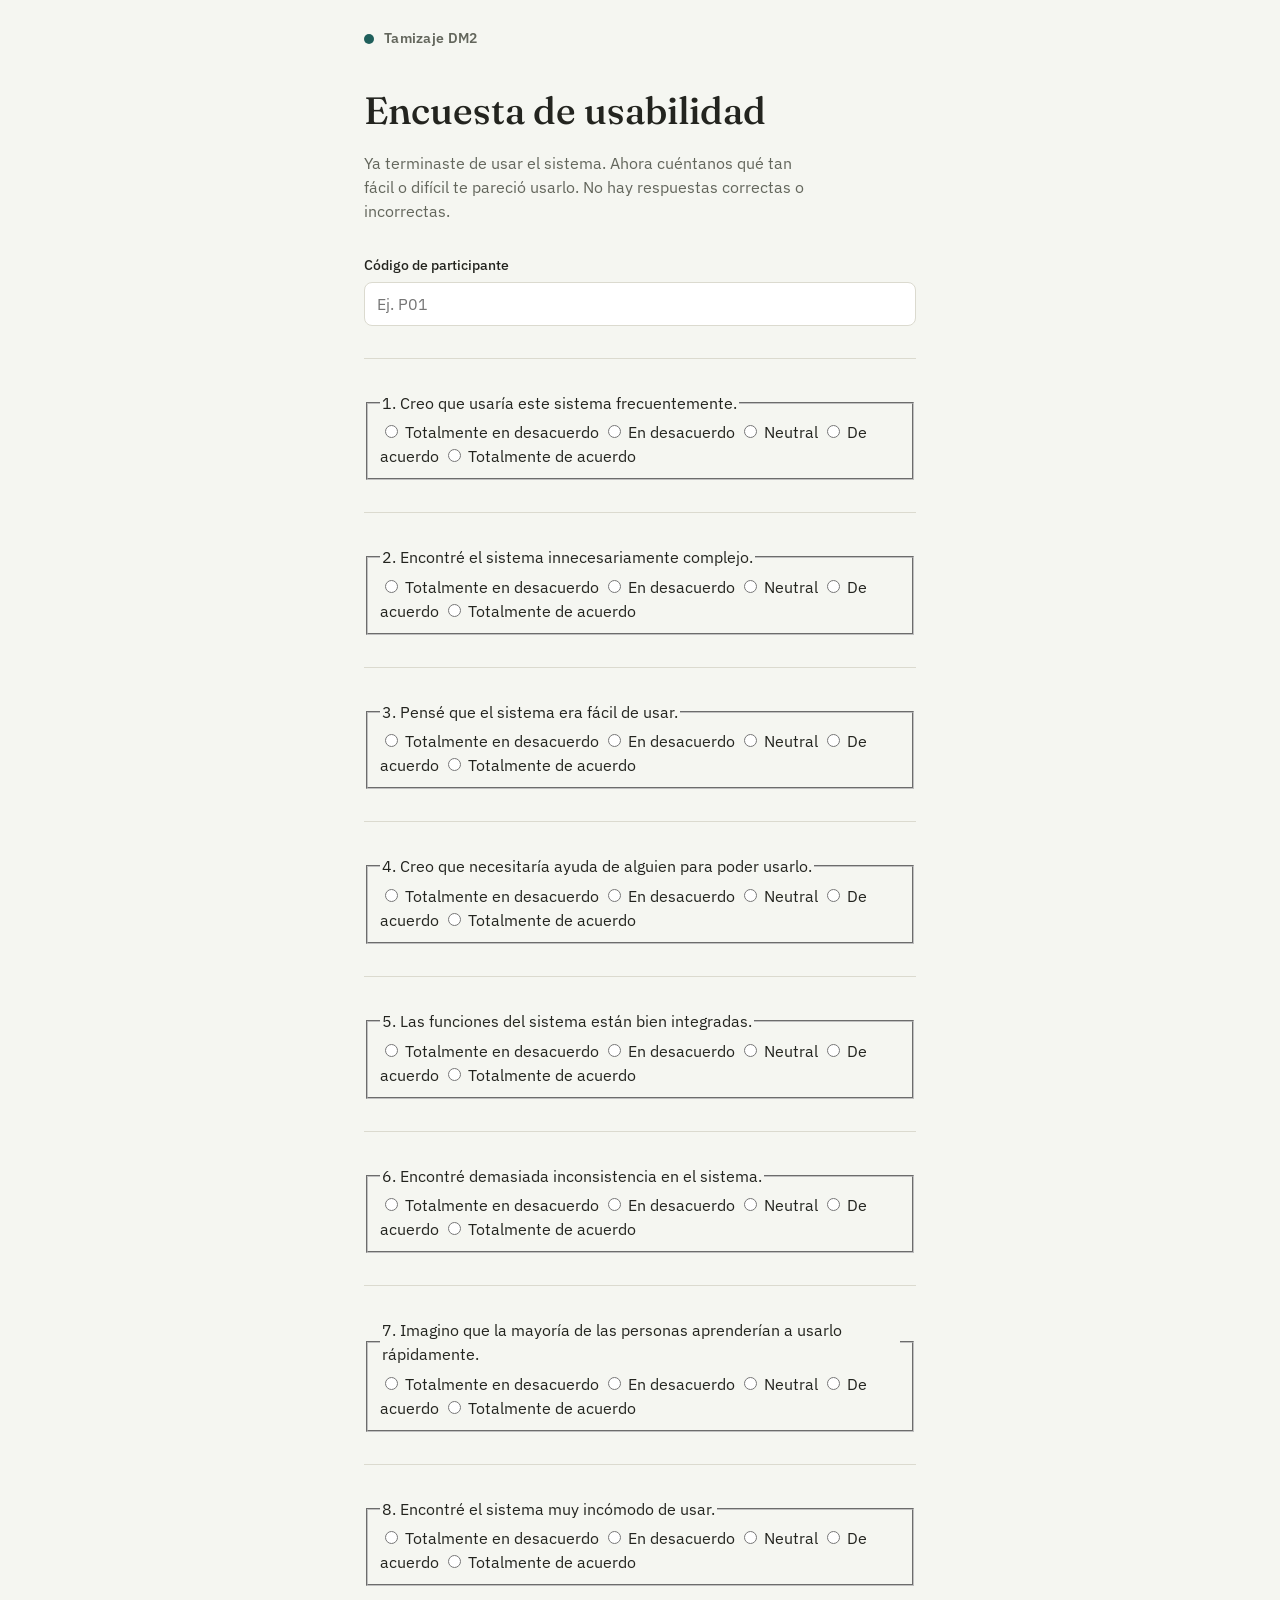
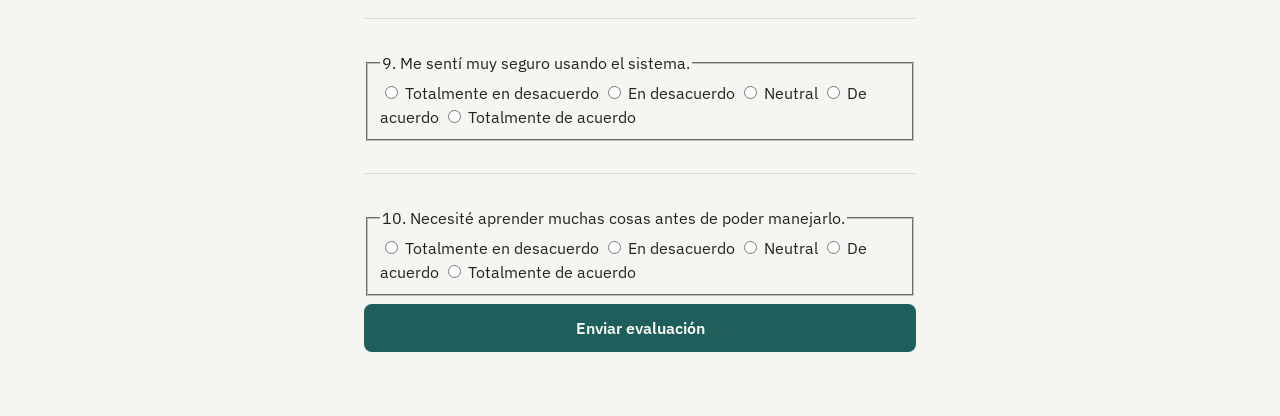
==== frontend/sus.html @ d5e1400a "Primer commit: Sistema de prediccion de riesgo de diabetes" ====
<!DOCTYPE html>
<html lang="es">
<head>
<meta charset="UTF-8">
<meta name="viewport" content="width=device-width, initial-scale=1.0">
<title>Encuesta de usabilidad · Tamizaje DM2</title>
<link rel="preconnect" href="https://fonts.googleapis.com">
<link href="https://fonts.googleapis.com/css2?family=Fraunces:opsz,wght@9..144,400;9..144,500;9..144,600&family=IBM+Plex+Sans:wght@400;500;600&display=swap" rel="stylesheet">
<link rel="stylesheet" href="css/style.css">
</head>
<body>

<div class="wrap">

  <header class="masthead">
    <span class="masthead__mark" aria-hidden="true"></span>
    <span class="masthead__name">Tamizaje DM2</span>
  </header>

  <!-- PANTALLA 1: ENCUESTA -->
  <section id="screen-survey" class="screen">
    <h1 class="display">Encuesta de usabilidad</h1>
    <p class="lede">
      Ya terminaste de usar el sistema. Ahora cuéntanos qué tan fácil o difícil te
      pareció usarlo. No hay respuestas correctas o incorrectas.
    </p>

    <div class="field">
      <label for="codigo-participante">Código de participante</label>
      <input type="text" id="codigo-participante" placeholder="Ej. P01" autocomplete="off">
    </div>

    <hr class="rule">

    <form id="sus-form"></form>

    <p class="error" id="survey-error" hidden></p>

    <button type="button" class="btn btn--primary" id="btn-submit-sus">Enviar evaluación</button>
  </section>

  <!-- PANTALLA 2: RESULTADO -->
  <section id="screen-thanks" class="screen" hidden>
    <h2 class="section-title">¡Gracias por tu evaluación!</h2>
    <div class="result">
      <svg class="gauge" viewBox="0 0 120 120" aria-hidden="true">
        <circle class="gauge__track" cx="60" cy="60" r="54"></circle>
        <circle class="gauge__value" id="gauge-value" cx="60" cy="60" r="54"></circle>
      </svg>
      <div class="result__figures">
        <span class="result__pct" id="sus-pct">0</span>
        <span class="result__label" id="sus-label">Calculando…</span>
      </div>
    </div>
    <p class="result__explain">Tu puntaje de usabilidad (escala SUS, 0 a 100) ya quedó registrado junto a tus evaluaciones de riesgo.</p>
    <a href="index.html" class="btn btn--ghost" style="display:block;text-decoration:none;box-sizing:border-box;">Volver al inicio</a>
  </section>

</div>

<script src="js/sus.js"></script>
</body>
</html>
---- frontend/css/style.css ----
:root {
    --bg: #F5F6F1;
    --surface: #FFFFFF;
    --ink: #23241F;
    --ink-muted: #63665C;
    --line: #DBDACF;
    --primary: #1F5F5B;
    --primary-hover: #174A47;
    --on-primary: #FBFAF6;

    --risk-low: #3E7D51;
    --risk-low-bg: #E7F1E6;
    --risk-mid: #A9781E;
    --risk-mid-bg: #F4EAD4;
    --risk-high: #AA4A34;
    --risk-high-bg: #F3E0D8;

    --radius: 10px;
    --font-display: 'Fraunces', serif;
    --font-body: 'IBM Plex Sans', -apple-system, sans-serif;
}

* {
    box-sizing: border-box;
}

body {
    margin: 0;
    background: var(--bg);
    color: var(--ink);
    font-family: var(--font-body);
    line-height: 1.5;
    -webkit-font-smoothing: antialiased;
}

.wrap {
    max-width: 600px;
    margin: 0 auto;
    padding: 28px 24px 64px;
}

.masthead {
    display: flex;
    align-items: center;
    gap: 10px;
    margin-bottom: 40px;
}

.masthead__mark {
    width: 10px;
    height: 10px;
    border-radius: 50%;
    background: var(--primary);
    flex-shrink: 0;
}

.masthead__name {
    font-family: var(--font-body);
    font-weight: 600;
    font-size: 14px;
    color: var(--ink-muted);
    letter-spacing: 0.02em;
}

.display {
    font-family: var(--font-display);
    font-weight: 500;
    font-size: clamp(28px, 6vw, 38px);
    line-height: 1.15;
    margin: 0 0 18px;
    color: var(--ink);
}

.lede {
    font-size: 16px;
    color: var(--ink-muted);
    max-width: 46ch;
    margin: 0 0 32px;
}

.section-title {
    font-family: var(--font-display);
    font-weight: 500;
    font-size: 22px;
    margin: 0 0 4px;
}

.section-note {
    color: var(--ink-muted);
    font-size: 14px;
    margin: 0 0 20px;
}

.rule {
    border: none;
    border-top: 1px solid var(--line);
    margin: 32px 0;
}

.grid {
    display: grid;
    grid-template-columns: 1fr 1fr;
    gap: 18px 16px;
    margin-bottom: 8px;
}

.field {
    display: flex;
    flex-direction: column;
    gap: 6px;
    margin-bottom: 18px;
}

.field label {
    font-size: 14px;
    font-weight: 500;
    color: var(--ink);
}

.field input,
.field select {
    font-family: var(--font-body);
    font-size: 16px;
    padding: 11px 12px;
    border: 1px solid var(--line);
    border-radius: 8px;
    background: var(--surface);
    color: var(--ink);
}

.field input:focus,
.field select:focus,
.toggle input:focus-visible+span {
    outline: 2px solid var(--primary);
    outline-offset: 1px;
}

.hint {
    font-size: 12px;
    color: var(--ink-muted);
}

.toggle-group {
    border: none;
    padding: 0;
    margin: 0 0 20px;
    display: flex;
    align-items: center;
    justify-content: space-between;
    gap: 16px;
    flex-wrap: wrap;
}

.toggle-group legend {
    font-size: 15px;
    padding: 0;
    margin-bottom: 8px;
    width: 100%;
}

.toggle {
    position: relative;
    display: inline-flex;
}

.toggle input {
    position: absolute;
    opacity: 0;
}

.toggle span {
    padding: 8px 20px;
    border: 1px solid var(--line);
    border-radius: 999px;
    font-size: 14px;
    color: var(--ink-muted);
    cursor: pointer;
}

.toggle input:checked+span {
    background: var(--primary);
    border-color: var(--primary);
    color: var(--on-primary);
}

.btn {
    display: inline-block;
    width: 100%;
    padding: 14px 20px;
    border-radius: 8px;
    border: none;
    font-family: var(--font-body);
    font-size: 16px;
    font-weight: 600;
    cursor: pointer;
    text-align: center;
    margin-top: 8px;
}

.btn--primary {
    background: var(--primary);
    color: var(--on-primary);
}

.btn--primary:hover {
    background: var(--primary-hover);
}

.btn--ghost {
    background: transparent;
    color: var(--primary);
    border: 1px solid var(--line);
}

.disclaimer {
    font-size: 13px;
    color: var(--ink-muted);
    margin-top: 20px;
}

.error {
    color: var(--risk-high);
    font-size: 14px;
    margin: -6px 0 12px;
}

/* Resultado */
.result {
    display: flex;
    align-items: center;
    gap: 24px;
    margin: 12px 0 20px;
}

.gauge {
    width: 120px;
    height: 120px;
    flex-shrink: 0;
    transform: rotate(-90deg);
}

.gauge__track {
    fill: none;
    stroke: var(--line);
    stroke-width: 10;
}

.gauge__value {
    fill: none;
    stroke: var(--risk-low);
    stroke-width: 10;
    stroke-linecap: round;
    stroke-dasharray: 339.3 339.3;
    stroke-dashoffset: 339.3;
    transition: stroke-dashoffset 0.8s ease, stroke 0.3s ease;
}

.result__figures {
    display: flex;
    flex-direction: column;
    gap: 4px;
}

.result__pct {
    font-family: var(--font-display);
    font-size: 42px;
    font-weight: 500;
    line-height: 1;
}

.result__label {
    display: inline-block;
    padding: 5px 12px;
    border-radius: 999px;
    font-size: 13px;
    font-weight: 600;
    width: fit-content;
}

.result__label--bajo {
    background: var(--risk-low-bg);
    color: var(--risk-low);
}

.result__label--moderado {
    background: var(--risk-mid-bg);
    color: var(--risk-mid);
}

.result__label--alto {
    background: var(--risk-high-bg);
    color: var(--risk-high);
}

.result__explain {
    font-size: 15px;
    color: var(--ink);
    max-width: 48ch;
}

.result__meta {
    font-size: 13px;
    color: var(--ink-muted);
    margin-bottom: 28px;
}

@media (max-width: 460px) {
    .grid {
        grid-template-columns: 1fr;
    }

    .result {
        flex-direction: column;
        align-items: flex-start;
    }
}
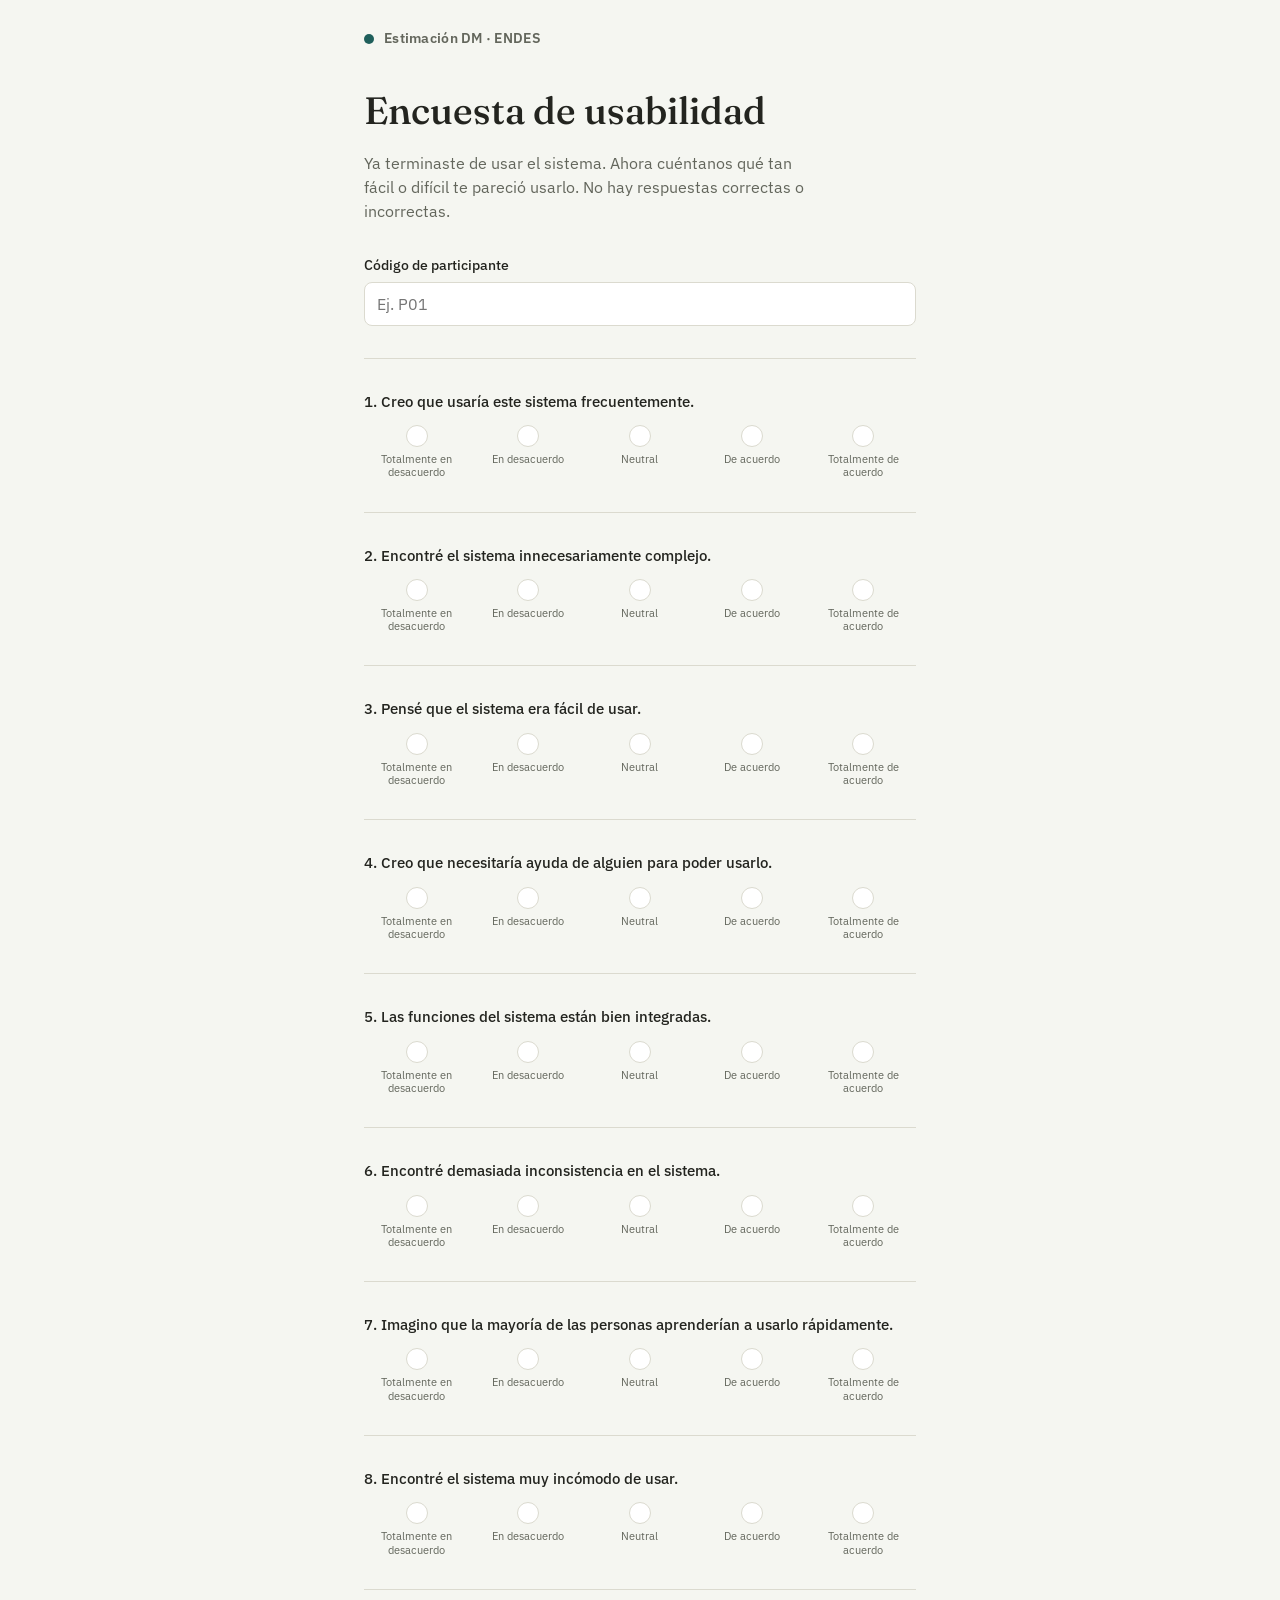
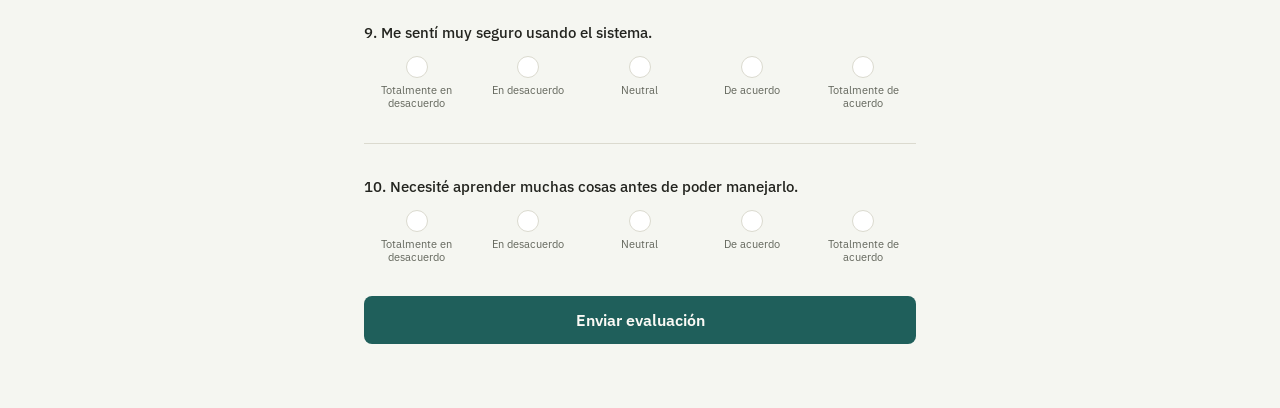
==== commit 08647fd6: "feat: backend Python 3.14, frontend y analisis compelemntarios de la fase ENDES" ====
--- a/frontend/sus.html
+++ b/frontend/sus.html
@@ -1,63 +1,71 @@
 <!DOCTYPE html>
 <html lang="es">
+
 <head>
-<meta charset="UTF-8">
-<meta name="viewport" content="width=device-width, initial-scale=1.0">
-<title>Encuesta de usabilidad · Tamizaje DM2</title>
-<link rel="preconnect" href="https://fonts.googleapis.com">
-<link href="https://fonts.googleapis.com/css2?family=Fraunces:opsz,wght@9..144,400;9..144,500;9..144,600&family=IBM+Plex+Sans:wght@400;500;600&display=swap" rel="stylesheet">
-<link rel="stylesheet" href="css/style.css">
+  <meta charset="UTF-8">
+  <meta name="viewport" content="width=device-width, initial-scale=1.0">
+  <title>Encuesta de usabilidad · Estimación DM</title>
+  <link rel="preconnect" href="https://fonts.googleapis.com">
+  <link
+    href="https://fonts.googleapis.com/css2?family=Fraunces:opsz,wght@9..144,400;9..144,500;9..144,600&family=IBM+Plex+Sans:wght@400;500;600&display=swap"
+    rel="stylesheet">
+  <link rel="stylesheet" href="css/style.css">
 </head>
+
 <body>
 
-<div class="wrap">
+  <div class="wrap">
 
-  <header class="masthead">
-    <span class="masthead__mark" aria-hidden="true"></span>
-    <span class="masthead__name">Tamizaje DM2</span>
-  </header>
+    <header class="masthead">
+      <span class="masthead__mark" aria-hidden="true"></span>
+      <span class="masthead__name">Estimación DM · ENDES</span>
+    </header>
 
-  <!-- PANTALLA 1: ENCUESTA -->
-  <section id="screen-survey" class="screen">
-    <h1 class="display">Encuesta de usabilidad</h1>
-    <p class="lede">
-      Ya terminaste de usar el sistema. Ahora cuéntanos qué tan fácil o difícil te
-      pareció usarlo. No hay respuestas correctas o incorrectas.
-    </p>
+    <!-- PANTALLA 1: ENCUESTA -->
+    <section id="screen-survey" class="screen">
+      <h1 class="display">Encuesta de usabilidad</h1>
+      <p class="lede">
+        Ya terminaste de usar el sistema. Ahora cuéntanos qué tan fácil o difícil te
+        pareció usarlo. No hay respuestas correctas o incorrectas.
+      </p>
 
-    <div class="field">
-      <label for="codigo-participante">Código de participante</label>
-      <input type="text" id="codigo-participante" placeholder="Ej. P01" autocomplete="off">
-    </div>
+      <div class="field">
+        <label for="codigo-participante">Código de participante</label>
+        <input type="text" id="codigo-participante" placeholder="Ej. P01" autocomplete="off">
+      </div>
 
-    <hr class="rule">
+      <hr class="rule">
 
-    <form id="sus-form"></form>
+      <form id="sus-form"></form>
 
-    <p class="error" id="survey-error" hidden></p>
+      <p class="error" id="survey-error" hidden></p>
 
-    <button type="button" class="btn btn--primary" id="btn-submit-sus">Enviar evaluación</button>
-  </section>
+      <button type="button" class="btn btn--primary" id="btn-submit-sus">Enviar evaluación</button>
+    </section>
 
-  <!-- PANTALLA 2: RESULTADO -->
-  <section id="screen-thanks" class="screen" hidden>
-    <h2 class="section-title">¡Gracias por tu evaluación!</h2>
-    <div class="result">
-      <svg class="gauge" viewBox="0 0 120 120" aria-hidden="true">
-        <circle class="gauge__track" cx="60" cy="60" r="54"></circle>
-        <circle class="gauge__value" id="gauge-value" cx="60" cy="60" r="54"></circle>
-      </svg>
-      <div class="result__figures">
-        <span class="result__pct" id="sus-pct">0</span>
-        <span class="result__label" id="sus-label">Calculando…</span>
+    <!-- PANTALLA 2: RESULTADO -->
+    <section id="screen-thanks" class="screen" hidden>
+      <h2 class="section-title">¡Gracias por tu evaluación!</h2>
+      <div class="result">
+        <svg class="gauge" viewBox="0 0 120 120" aria-hidden="true">
+          <circle class="gauge__track" cx="60" cy="60" r="54"></circle>
+          <circle class="gauge__value" id="gauge-value" cx="60" cy="60" r="54"></circle>
+        </svg>
+        <div class="result__figures">
+          <span class="result__pct" id="sus-pct">0</span>
+          <span class="result__label" id="sus-label">Calculando…</span>
+        </div>
       </div>
-    </div>
-    <p class="result__explain">Tu puntaje de usabilidad (escala SUS, 0 a 100) ya quedó registrado junto a tus evaluaciones de riesgo.</p>
-    <a href="index.html" class="btn btn--ghost" style="display:block;text-decoration:none;box-sizing:border-box;">Volver al inicio</a>
-  </section>
+      <p class="result__explain">Tu puntaje de usabilidad (escala SUS, 0 a 100) ya quedó registrado junto a tus
+        evaluaciones.</p>
+      <a href="index.html" class="btn btn--ghost"
+        style="display:block;text-decoration:none;box-sizing:border-box;">Volver al inicio</a>
+    </section>
 
-</div>
+  </div>
 
-<script src="js/sus.js"></script>
+  <script src="js/config.js"></script>
+  <script src="js/sus.js"></script>
 </body>
-</html>
+
+</html>
--- a/frontend/css/style.css
+++ b/frontend/css/style.css
@@ -138,6 +138,17 @@
 .hint {
     font-size: 12px;
     color: var(--ink-muted);
+}
+
+.imc-display {
+    font-family: var(--font-body);
+    font-size: 20px;
+    font-weight: 600;
+    padding: 11px 12px;
+    border: 1px dashed var(--line);
+    border-radius: 8px;
+    background: var(--bg);
+    color: var(--primary);
 }
 
 .toggle-group {
@@ -304,6 +315,100 @@
     margin-bottom: 28px;
 }
 
+/* Resultado de la estimacion: sin colores de riesgo, porque no hay categorias de riesgo */
+.gauge__value--neutral {
+    stroke: var(--primary);
+}
+
+.result__caption {
+    font-size: 14px;
+    color: var(--ink-muted);
+}
+
+.result__reference {
+    font-size: 14px;
+    color: var(--ink-muted);
+    max-width: 52ch;
+}
+
+.subsection-title {
+    font-family: var(--font-display);
+    font-weight: 500;
+    font-size: 18px;
+    margin: 0 0 12px;
+}
+
+.factores {
+    list-style: none;
+    padding: 0;
+    margin: 0 0 16px;
+    border: 1px solid var(--line);
+    border-radius: var(--radius);
+    background: var(--surface);
+}
+
+.factor {
+    display: grid;
+    grid-template-columns: 1fr auto;
+    gap: 2px 12px;
+    padding: 12px 14px;
+}
+
+.factor + .factor {
+    border-top: 1px solid var(--line);
+}
+
+.factor__nombre {
+    font-weight: 500;
+}
+
+.factor__valor {
+    grid-column: 1;
+    font-size: 13px;
+    color: var(--ink-muted);
+}
+
+.factor__efecto {
+    grid-column: 2;
+    grid-row: 1 / span 2;
+    align-self: center;
+    font-size: 13px;
+    padding: 4px 10px;
+    border-radius: 999px;
+    border: 1px solid var(--line);
+    color: var(--ink-muted);
+}
+
+.factor__efecto--aumenta {
+    color: var(--primary);
+    border-color: var(--primary);
+}
+
+.callout {
+    font-size: 14px;
+    padding: 12px 14px;
+    border-left: 3px solid var(--primary);
+    background: var(--surface);
+    border-radius: 0 var(--radius) var(--radius) 0;
+    margin: 0 0 24px;
+}
+
+.optional {
+    font-weight: 400;
+    color: var(--ink-muted);
+}
+
+.btn--link {
+    display: block;
+    text-decoration: none;
+    box-sizing: border-box;
+    margin-top: 10px;
+}
+
+.btn--link[hidden] {
+    display: none;
+}
+
 @media (max-width: 460px) {
     .grid {
         grid-template-columns: 1fr;
@@ -313,4 +418,74 @@
         flex-direction: column;
         align-items: flex-start;
     }
+}
+
+/* Encuesta SUS: preguntas tipo Likert */
+.likert {
+    border: none;
+    padding: 0;
+    margin: 0 0 24px;
+}
+
+.likert legend {
+    font-size: 15px;
+    font-weight: 500;
+    padding: 0;
+    margin-bottom: 12px;
+}
+
+.likert__scale {
+    display: flex;
+    justify-content: space-between;
+    gap: 6px;
+}
+
+.likert__option {
+    display: flex;
+    flex-direction: column;
+    align-items: center;
+    gap: 6px;
+    flex: 1;
+    cursor: pointer;
+    text-align: center;
+}
+
+.likert__option input {
+    position: absolute;
+    opacity: 0;
+}
+
+.likert__dot {
+    width: 22px;
+    height: 22px;
+    border-radius: 50%;
+    border: 1px solid var(--line);
+    background: var(--surface);
+}
+
+.likert__option input:checked+.likert__dot {
+    background: var(--primary);
+    border-color: var(--primary);
+    box-shadow: 0 0 0 3px rgba(31, 95, 91, 0.15);
+}
+
+.likert__option input:focus-visible+.likert__dot {
+    outline: 2px solid var(--primary);
+    outline-offset: 2px;
+}
+
+.likert__text {
+    font-size: 11px;
+    color: var(--ink-muted);
+    line-height: 1.2;
+}
+
+@media (max-width: 460px) {
+    .likert__scale {
+        gap: 4px;
+    }
+
+    .likert__text {
+        font-size: 9px;
+    }
 }
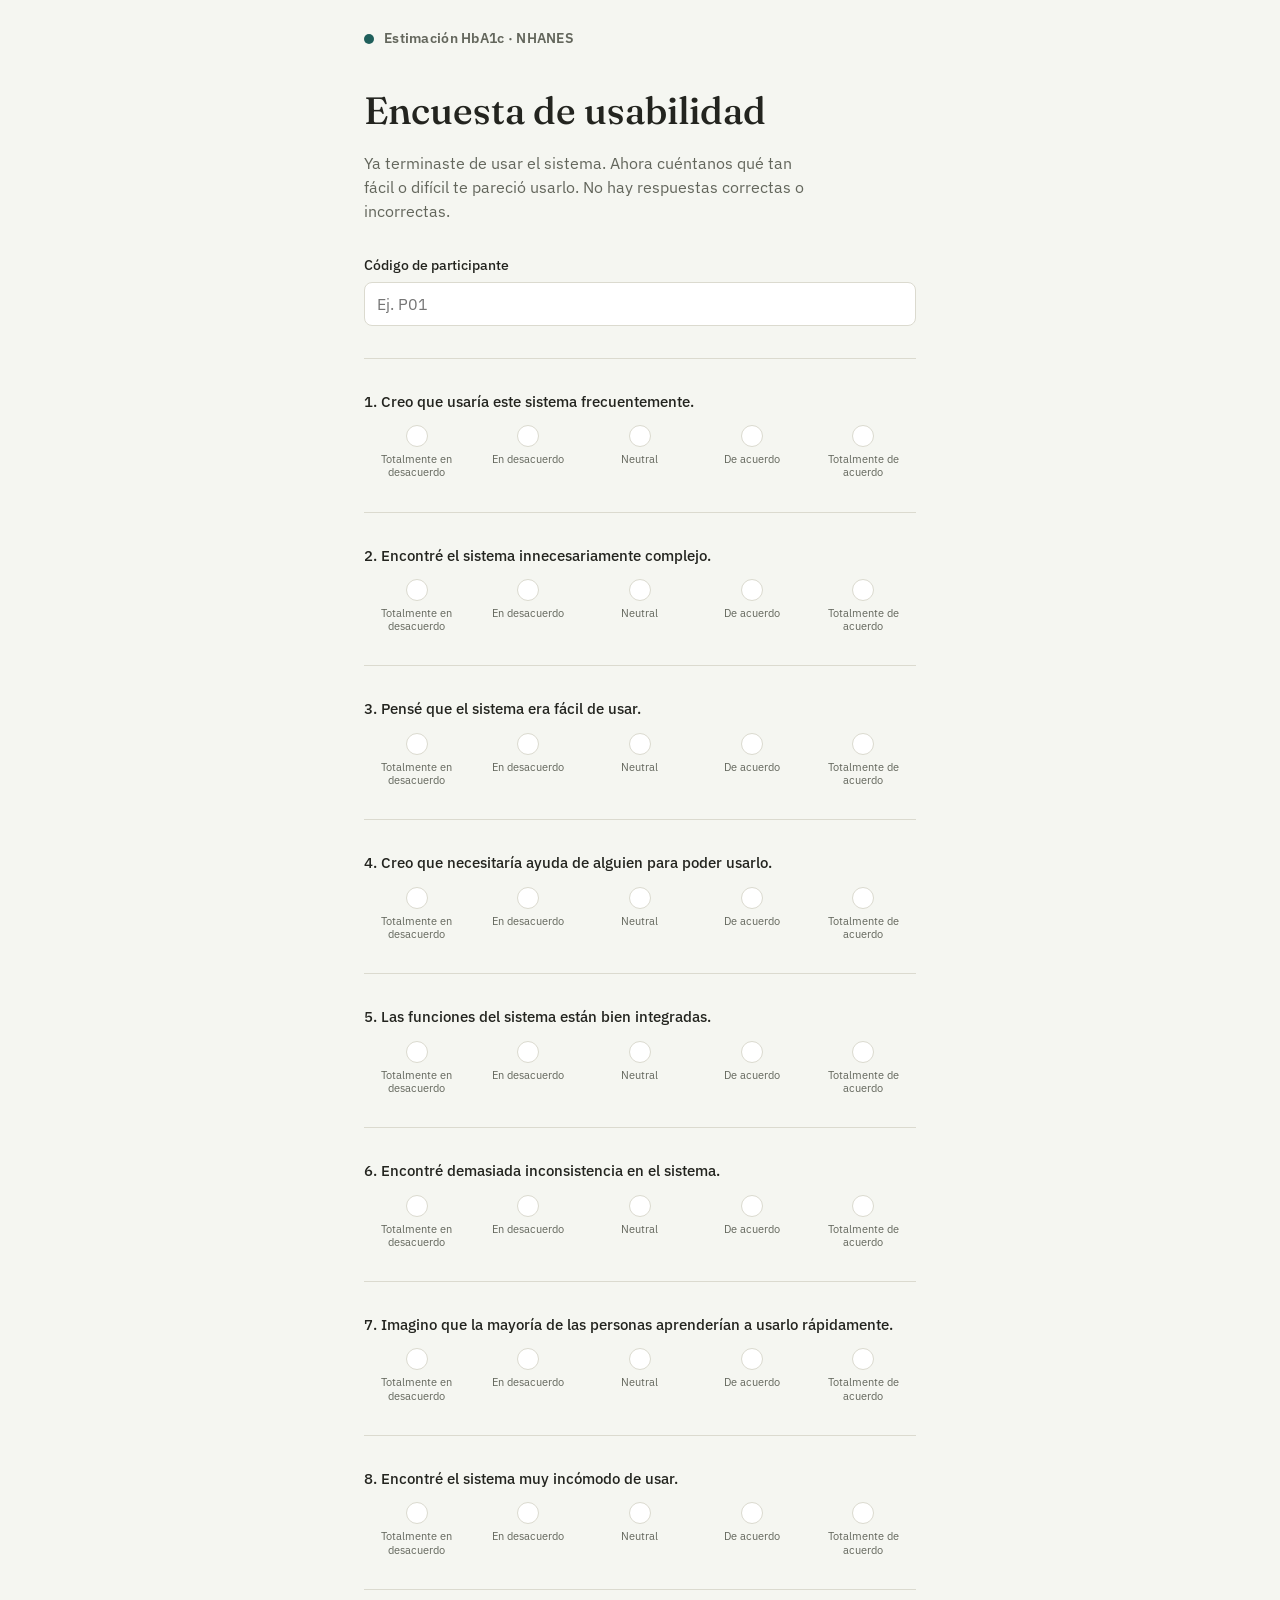
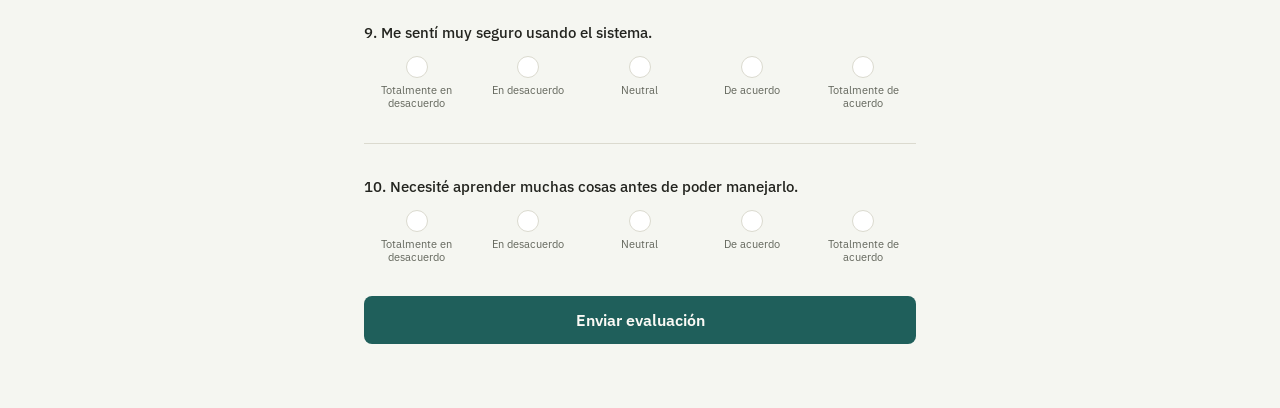
==== commit 861fe69e: "docs: aviso 60-69, interpretacion de la AUC, borrador de resultados y README de la fase NHANES" ====
--- a/frontend/sus.html
+++ b/frontend/sus.html
@@ -18,7 +18,7 @@
 
     <header class="masthead">
       <span class="masthead__mark" aria-hidden="true"></span>
-      <span class="masthead__name">Estimación DM · ENDES</span>
+      <span class="masthead__name">Estimación HbA1c · NHANES</span>
     </header>
 
     <!-- PANTALLA 1: ENCUESTA -->
--- a/frontend/css/style.css
+++ b/frontend/css/style.css
@@ -384,6 +384,77 @@
     border-color: var(--primary);
 }
 
+/* El atributo hidden debe ganar a las reglas display de los componentes (p. ej. .toggle-group) */
+[hidden] {
+    display: none !important;
+}
+
+.result__interval {
+    font-size: 13px;
+    color: var(--ink-muted);
+}
+
+.recomendaciones {
+    padding: 0;
+    margin: 0 0 16px;
+    list-style: none;
+    counter-reset: rec;
+}
+
+.recomendacion {
+    counter-increment: rec;
+    padding: 14px 14px 12px 44px;
+    position: relative;
+    border: 1px solid var(--line);
+    border-radius: var(--radius);
+    background: var(--surface);
+}
+
+.recomendacion + .recomendacion {
+    margin-top: 10px;
+}
+
+.recomendacion::before {
+    content: counter(rec);
+    position: absolute;
+    left: 14px;
+    top: 14px;
+    width: 20px;
+    height: 20px;
+    border-radius: 50%;
+    background: var(--primary);
+    color: var(--on-primary);
+    font-size: 12px;
+    font-weight: 600;
+    display: grid;
+    place-items: center;
+}
+
+.recomendacion__titulo {
+    font-weight: 500;
+}
+
+.recomendacion__texto {
+    font-size: 14px;
+    margin: 4px 0 8px;
+    line-height: 1.5;
+}
+
+.recomendacion__fuentes {
+    font-size: 12px;
+    color: var(--ink-muted);
+}
+
+.recomendacion__fuentes summary {
+    cursor: pointer;
+}
+
+.recomendacion__fuentes ul {
+    margin: 6px 0 0;
+    padding-left: 18px;
+    overflow-wrap: anywhere;
+}
+
 .callout {
     font-size: 14px;
     padding: 12px 14px;
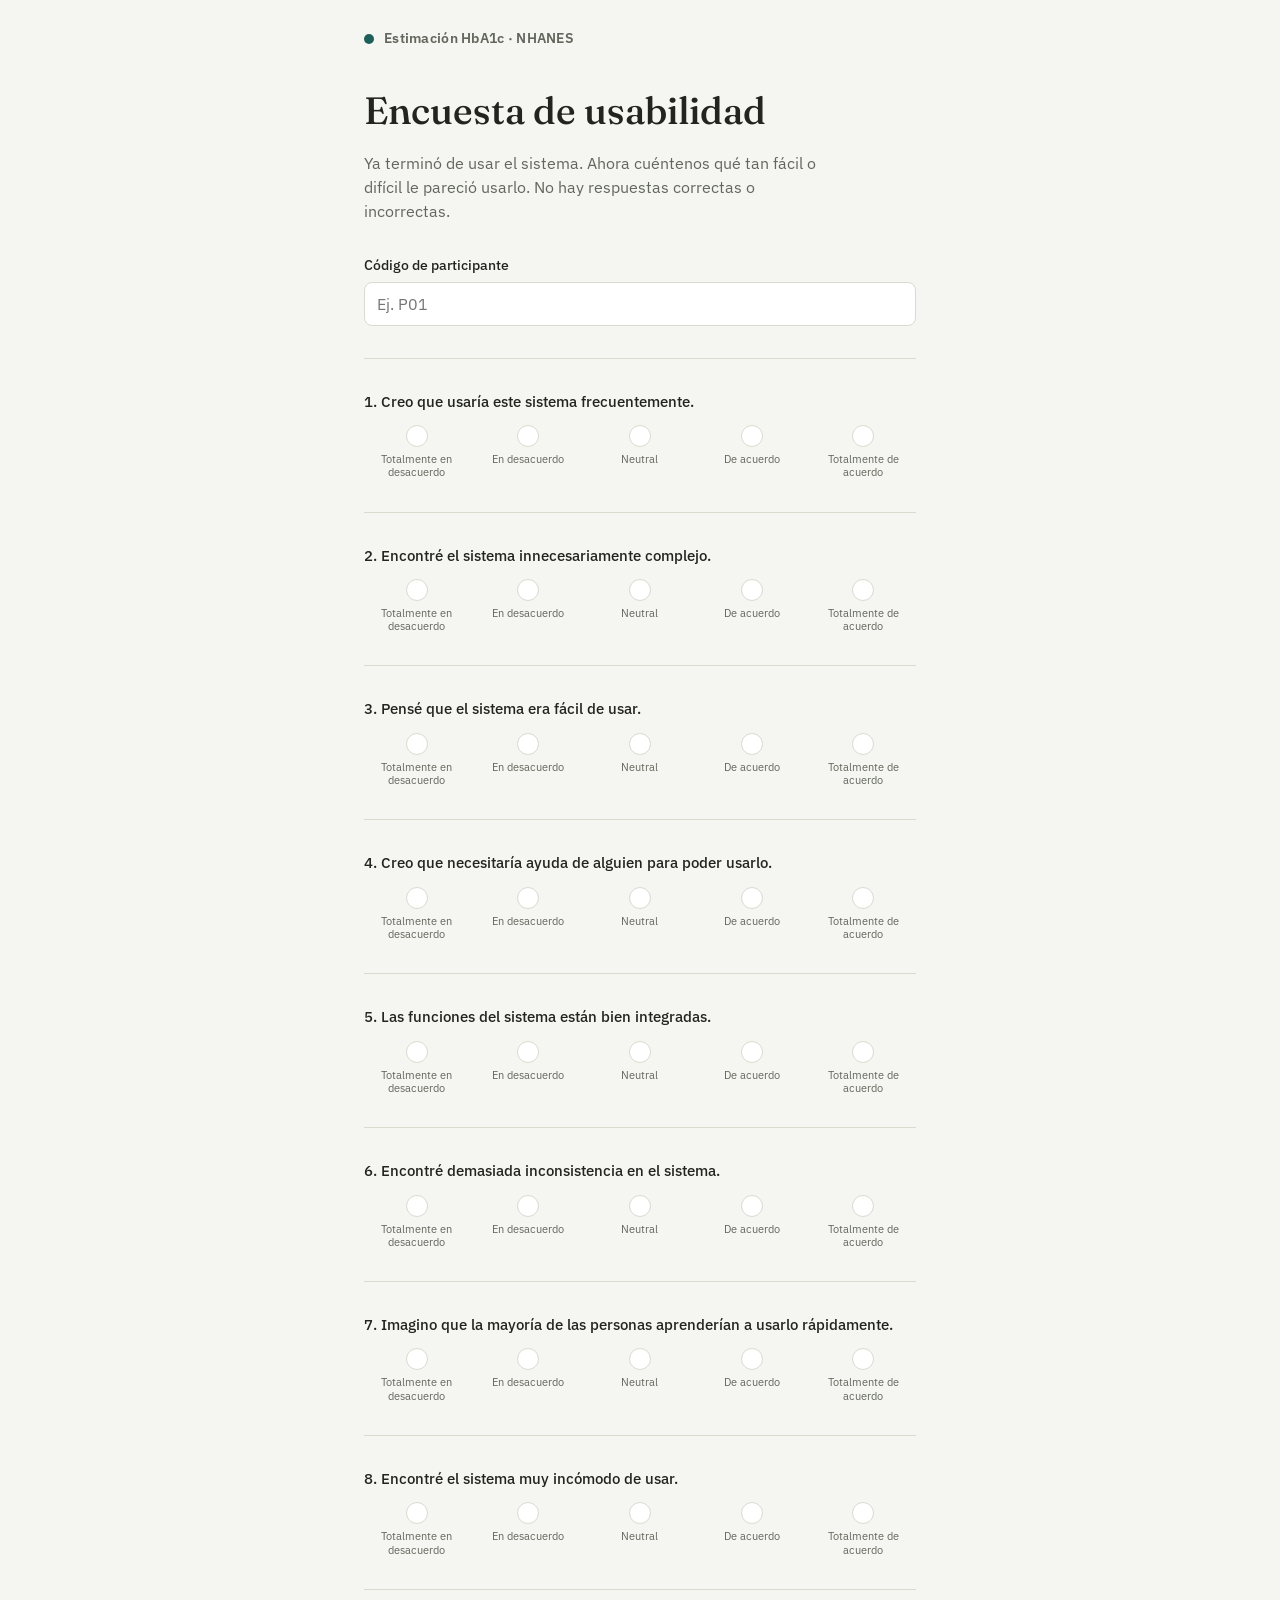
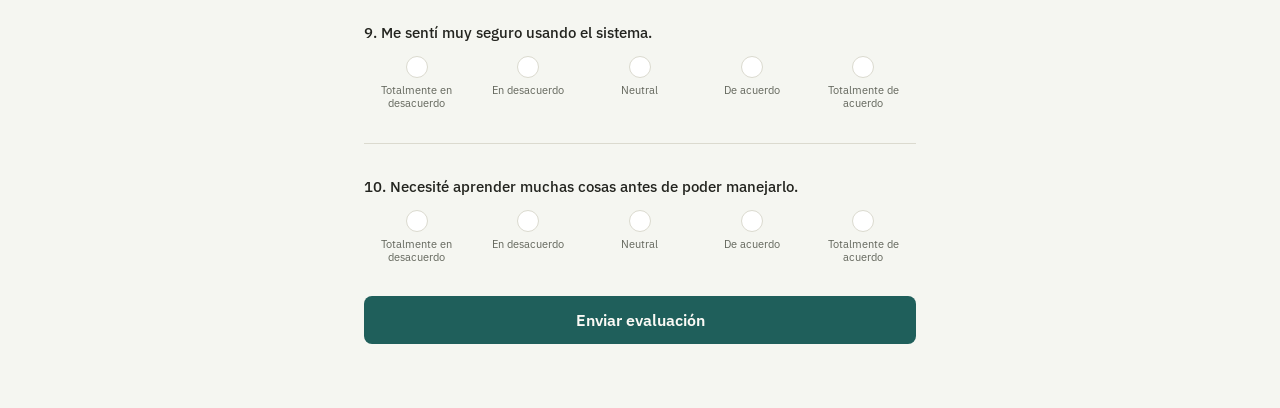
==== commit 448c8b6d: "fix: Revision de textos para el juicio de expertos (C1,C4,C6,D4-D6" ====
--- a/frontend/sus.html
+++ b/frontend/sus.html
@@ -25,7 +25,7 @@
     <section id="screen-survey" class="screen">
       <h1 class="display">Encuesta de usabilidad</h1>
       <p class="lede">
-        Ya terminaste de usar el sistema. Ahora cuéntanos qué tan fácil o difícil te
+        Ya terminó de usar el sistema. Ahora cuéntenos qué tan fácil o difícil le
         pareció usarlo. No hay respuestas correctas o incorrectas.
       </p>
 
@@ -45,7 +45,7 @@
 
     <!-- PANTALLA 2: RESULTADO -->
     <section id="screen-thanks" class="screen" hidden>
-      <h2 class="section-title">¡Gracias por tu evaluación!</h2>
+      <h2 class="section-title">¡Gracias por su evaluación!</h2>
       <div class="result">
         <svg class="gauge" viewBox="0 0 120 120" aria-hidden="true">
           <circle class="gauge__track" cx="60" cy="60" r="54"></circle>
@@ -56,7 +56,7 @@
           <span class="result__label" id="sus-label">Calculando…</span>
         </div>
       </div>
-      <p class="result__explain">Tu puntaje de usabilidad (escala SUS, 0 a 100) ya quedó registrado junto a tus
+      <p class="result__explain">Su puntaje de usabilidad (escala SUS, 0 a 100) ya quedó registrado junto a sus
         evaluaciones.</p>
       <a href="index.html" class="btn btn--ghost"
         style="display:block;text-decoration:none;box-sizing:border-box;">Volver al inicio</a>
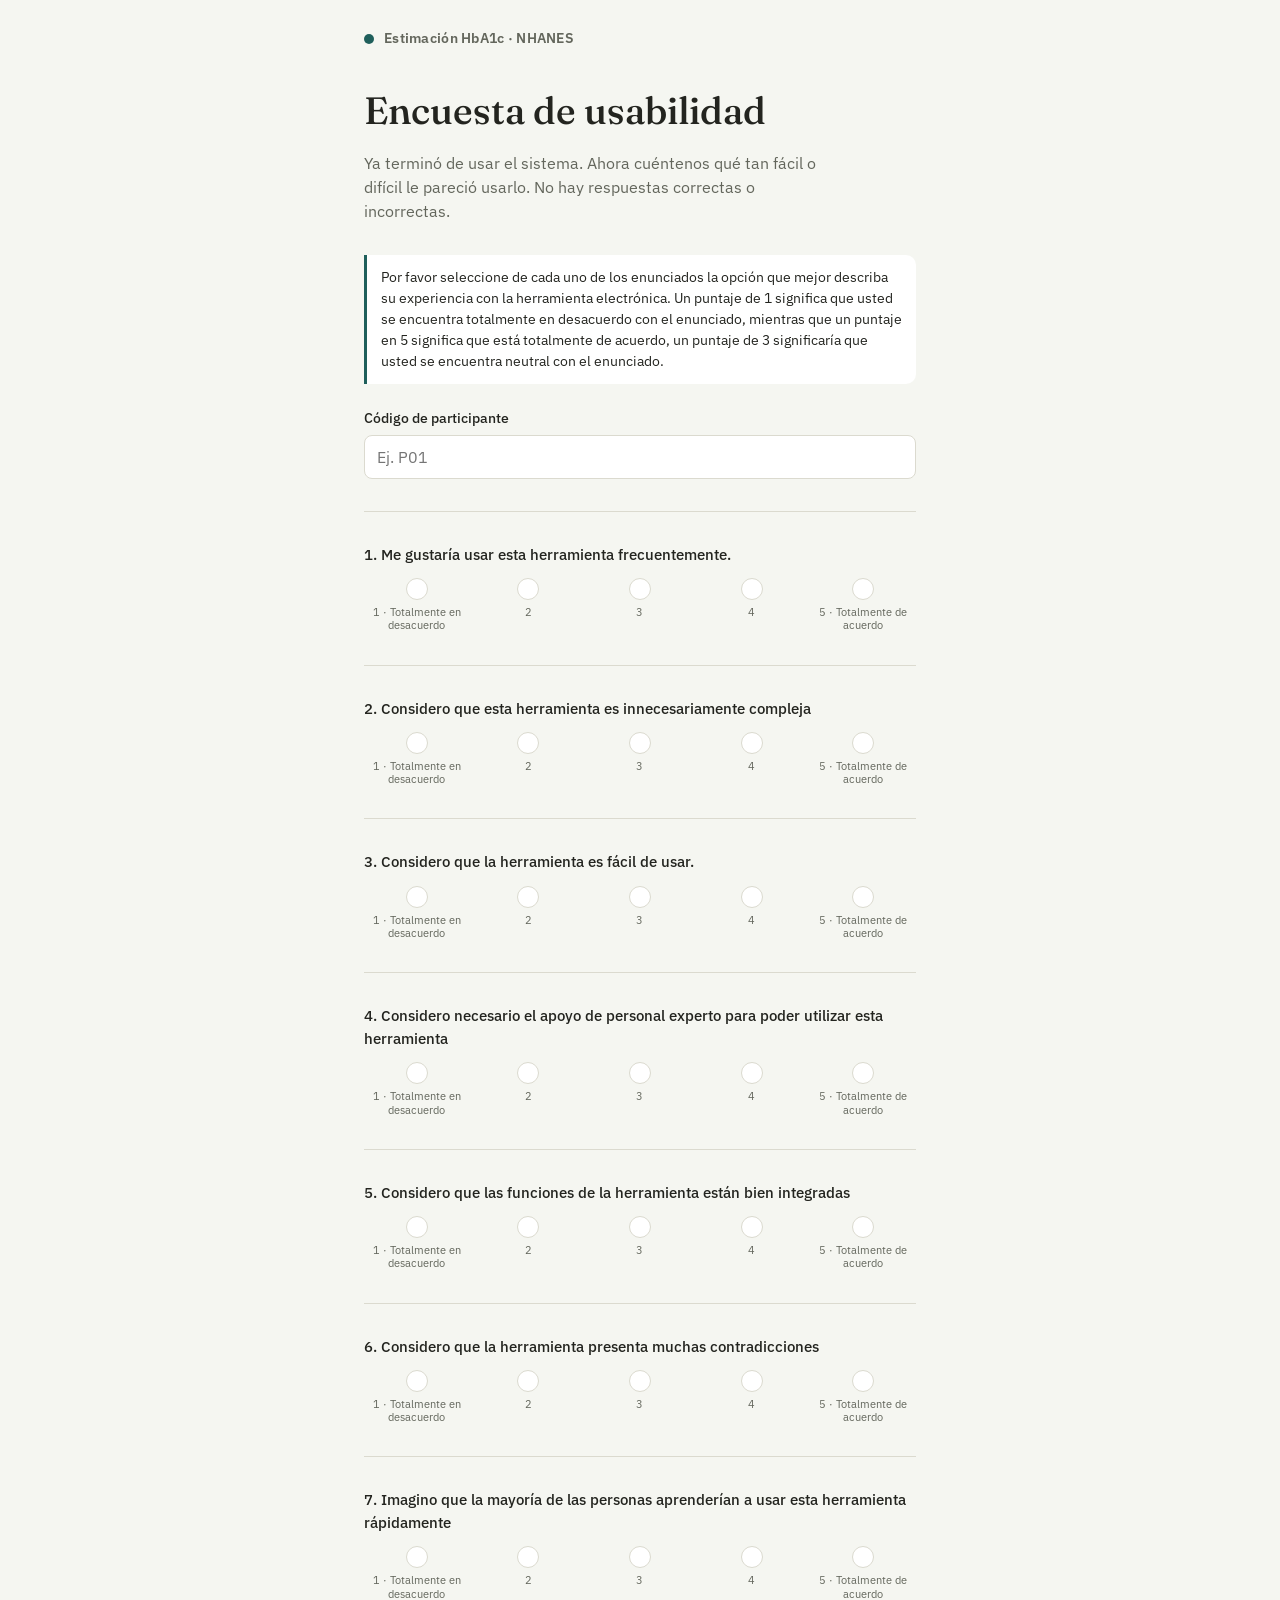
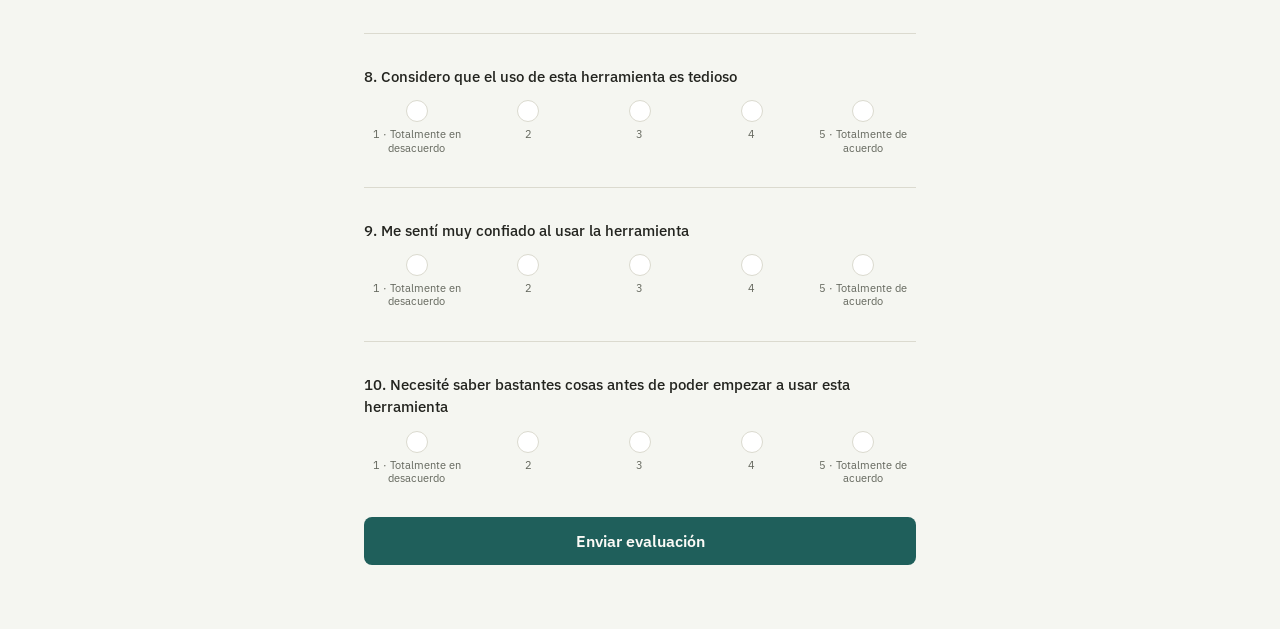
==== commit 74bb2625: "fix: encuestas SUS con la version en español (Sevilla-Gonzales et al., 2020)" ====
--- a/frontend/sus.html
+++ b/frontend/sus.html
@@ -27,6 +27,11 @@
       <p class="lede">
         Ya terminó de usar el sistema. Ahora cuéntenos qué tan fácil o difícil le
         pareció usarlo. No hay respuestas correctas o incorrectas.
+      </p>
+
+      <!-- Instrucción de la versión validada (Sevilla-Gonzalez et al., 2020), sin cambios -->
+      <p class="callout">
+        Por favor seleccione de cada uno de los enunciados la opción que mejor describa su experiencia con la herramienta electrónica. Un puntaje de 1 significa que usted se encuentra totalmente en desacuerdo con el enunciado, mientras que un puntaje en 5 significa que está totalmente de acuerdo, un puntaje de 3 significaría que usted se encuentra neutral con el enunciado.
       </p>
 
       <div class="field">
